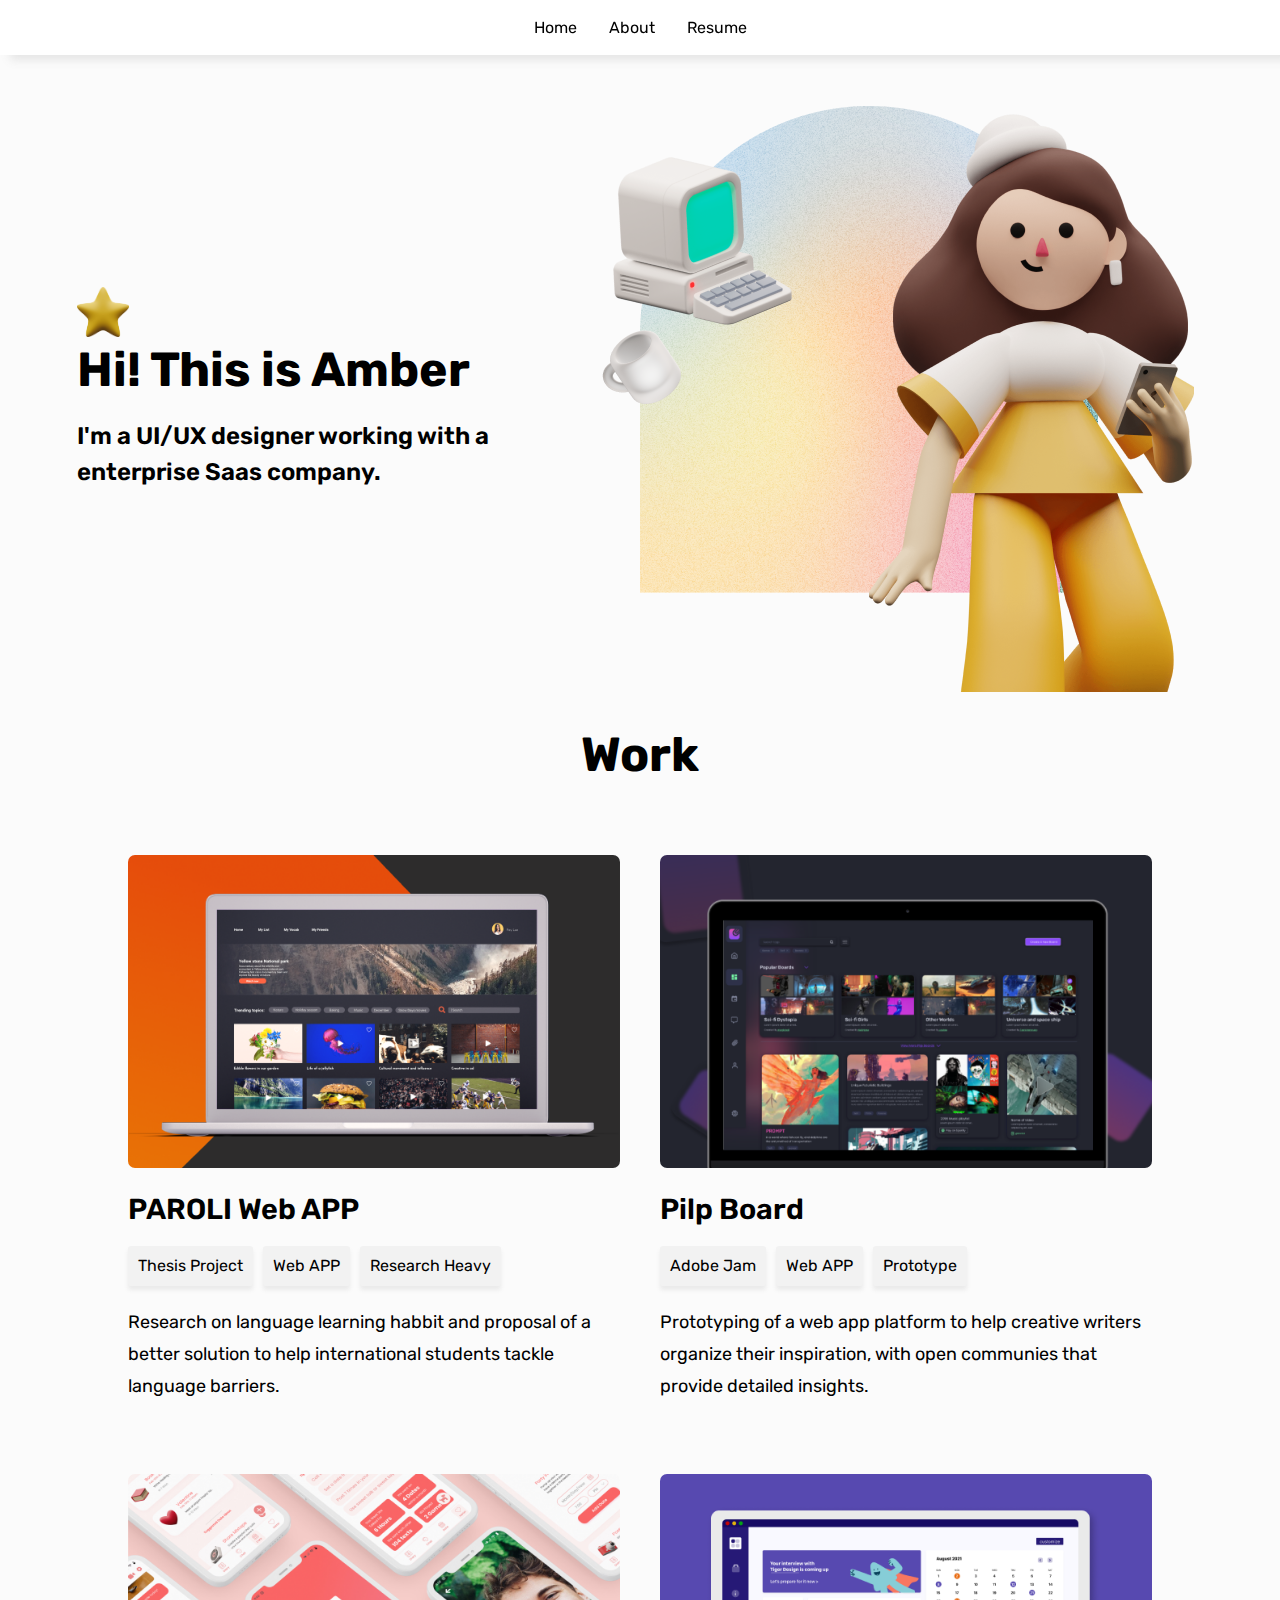
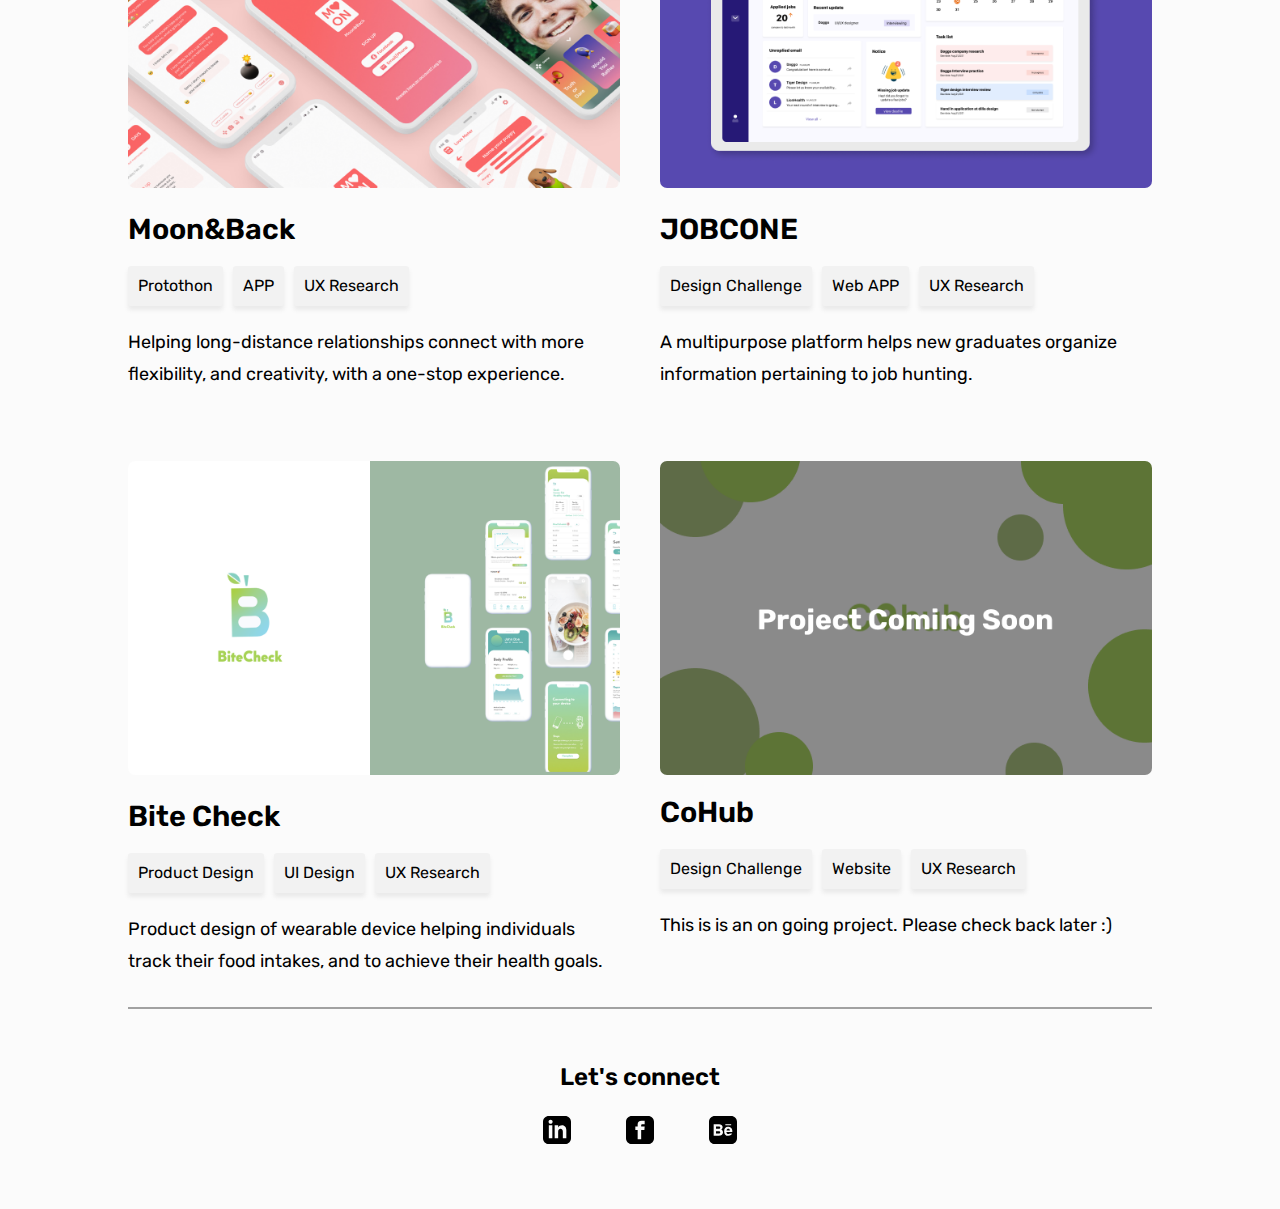
==== index.html @ 1256b576 "Update index.html" ====
<!DOCTYPE html>
<html>

<head>
    <title>Fei Huang</title>

    <link rel="icon" type="image/x-icon" href="/img/icontest.ico">

    <link rel="stylesheet" href="style.css">
    <link rel="preconnect" href="https://fonts.googleapis.com">
    <link rel="preconnect" href="https://fonts.gstatic.com" crossorigin>
    <link href="https://fonts.googleapis.com/css2?family=Rubik:ital,wght@0,400;0,700;1,600&display=swap"
        rel="stylesheet">
</head>

<body>
    <nav class="nav">
        <div class="navwrap">
            <a type="button" href="index.html" class="navitem">
                <p class="navstyle">Home</p>
            </a>
            <a type="button" href="About.html" class="navitem">
                <p class="navstyle">About</p>
            </a>
            <a type="button" href="home.html" class="navitem">
                <p class="navstyle">Resume</p>
            </a>

        </div>
    </nav>



    </div>
    <div class="MainbannerNew">
        <div class="BannertextM">
            <div class="ministar"><img class="starstyle" src="star.png"> </div>
            <h1>Hi! This is Amber</h1>
            <h2>I'm a UI/UX designer working with a <br> enterprise Saas company.</h2>
        </div>
        <div class="Homebannerimage"><img class="Bannerpicture" src="bannerpic.png"></div>



    </div>
    <div class="wrapper">
        <div class="wrapperkid">
        <div class="Workcontainer">
            <div id="workT">
                <h1>Work</h1>
            </div>

            <div class="workblockcontain">

                <div class="workblock">
                    <a href="Paroli.html" class="workblocklink">
                        <img class="workimg" src="Paroli.png">
                        <h3>PAROLI Web APP</h3>
                        <div class="tagwrapper">
                            <div class="tag" >Thesis Project</div>
                            <div class="tag">Web APP</div>
                            <div class="tag">Research Heavy</div>
                        </div>
                        <div class="worktext">
                            <p>Research on language learning habbit and proposal of a better solution to help international
                                students
                                tackle language barriers.
                            </p>
                        </div>
                    </a>

                </div>




                <div class="workblock">
                    <a href="Plip.html" class="workblocklink">
                        <img class="workimg" src="Plip.png">
                        <h3>Pilp Board</h3>
                        <div class="tagwrapper">
                            <div class="tag">Adobe Jam</div>
                            <div class="tag">Web APP</div>
                            <div class="tag">Prototype</div>
                        </div>
                        <div class="worktext">
                            <p>Prototyping of a web app platform to help creative writers organize their inspiration, with
                                open communies that provide detailed insights.
                            </p>
                        </div>
                    </a>
                </div>









            </div>


            <div class="workblockcontain">

                <div class="workblock">
                    <a href="Moon&back.html" class="workblocklink">
                        <img class="workimg" src="Valentine.png">
                        <h3>Moon&Back</h3>
                        <div class="tagwrapper">
                            <div class="tag">Protothon</div>
                            <div class="tag">APP</div>
                            <div class="tag">UX Research</div>
                        </div>
                        <div class="worktext">
                            <p>Helping long-distance relationships connect with more flexibility, and creativity, with a
                                one-stop experience.
                            </p>
                        </div>
                    </a>
                </div>





                <div class="workblock">
                    <a href="Jobcone.html" class="workblocklink">
                        <img class="workimg" src="Jobconecover.png">
                        <h3>JOBCONE</h3>
                        <div class="tagwrapper">
                            <div class="tag">Design Challenge</div>
                            <div class="tag">Web APP</div>
                            <div class="tag">UX Research</div>
                        </div>
                        <div class="worktext">
                            <p>A multipurpose platform helps new graduates organize information pertaining to job hunting. </p>
                        </div>
                    </a>
                </div>


            </div>

            <div class="workblockcontain">

                <div class="workblock">
                    <a href="BiteCheck.html" class="workblocklink">
                        <img class="workimg" src="Bitcheck.png">
                        <h3>Bite Check</h3>
                        <div class="tagwrapper">
                            <div class="tag">Product Design</div>
                            <div class="tag">UI Design</div>
                            <div class="tag">UX Research</div>
                        </div>
                        <div class="worktext">
                            <p>Product design of wearable device helping individuals track their food
                                intakes, and to achieve their health
                                goals. </p>
                        </div>
                        
                    </a>
            
            
                </div>

                <div class="workblock">
                  
                        <img class="workimg" src="Cohubcover.png">
                        <h3>CoHub</h3>
                        <div class="tagwrapper">
                            <div class="tag">Design Challenge</div>
                            <div class="tag">Website</div>
                            <div class="tag">UX Research</div>
                        </div>
                        <div class="worktext">
                            <p>This is is an on going project. Please check back later :)
                            </p>
                        </div>
               
                </div>





            


                
              


            </div>
            

        </div>

       
        </div>
        <div class="footer">
            <div class="sepline"></div>
            <div class="footercontent">
                <div class="footertitle">
                    <h2>Let's connect</h2>
                </div>
                <div class="Social">
                    <a href="https://www.linkedin.com/in/fei-huang-profile/"><img class="socialcon"
                            src="linkedin.svg"></a>
                    <a href="https://www.facebook.com/huang.fei.108"><img class="socialcon" src="facebook.svg"></a>
                    <a href="https://www.facebook.com/huang.fei.108"><img class="socialcon" src="behance.svg"></a>
                </div>
            </div>
        
    </div>
 
    

  
</body>

</html>
---- style.css ----
/*Genneral Content*/
html{scroll-behavior: smooth;}
body{
    margin:0;
    padding:0;
    background-color: #FBFBFB;
}
h1{
    font-family: 'Rubik', sans-serif;
    font-size: 3rem;
    padding: 0;
    margin:0;
}
h2{
    font-family: 'Rubik', sans-serif;
    line-height: 1.5em;
    font-weight: 600;
}

h3{
    font-family: 'Rubik', sans-serif;
    font-weight: 600;
    font-size: 1.8rem;
    margin-top: 20px;
    margin-bottom: 20px;
}
h4{
    font-family: 'Rubik', sans-serif;
    font-weight: 600;
    font-size: 1.8rem;
    margin-top: 5px;
    margin-bottom: 5px;
}
h5{
    font-family: 'Rubik', sans-serif;
    font-weight: 600;
    font-size: 1.3rem;
    margin-top: 5px;
    margin-bottom: 5px;
}
h6{
    font-family:  'Rubik', sans-serif;
    font-size: 24px;
    margin: 0;
}

p{
    margin:0;
    font-size: 18px;
    line-height: 2rem;
    font-family: 'Rubik', sans-serif;
}
li{
    margin:0;
    font-size: 18px;
    line-height: 2rem;
    font-family: 'Rubik', sans-serif;
}
a{
    text-decoration: none;
    color: black;
}


/*Home*/
/*banner sectiion*/

#Mainbanner{
    height: 850px;
    width:auto;
    background-image: url("img/Bannertest1.jpg");
    background-repeat: no-repeat;
    background-size:cover;
    background-position: center;
    display: flex;
    justify-content: center;
}

.MainbannerNew{
    width: auto;
    height: max-content;
    padding-top: 100px;
    display: flex;
    justify-content: space-between;
    Padding-left:6%;
    padding-right:6%;
}
.BannertextM{
    display: flex;
    flex-direction: column;
    justify-content: center;
}
.starstyle{
    width: auto;
    height: 50px;
}

#textbox{
    height: auto;
    width: auto;
    margin:20rem;
    text-align: center;
}

#arrowdown{
    display:flex;
    margin:0px;
    justify-content: center;
    flex-direction: column;
}
#seemore{
    width: auto;
    height: auto;
    display:flex;
    flex-direction: column;
}
#seemore p{
    margin-top: 5px;
}
/*Nav sectiion*/
.nav{
    display: flex;
    height: 55px;
    list-style-type: none;
    padding: 0;
    width: 100%;
    position:fixed;
    display: flex;
    background-color: white;
    justify-content: center;
    align-items: center;
    box-shadow: 10px 5px 9px #74727228;
 

    
}
.navwrap{
    display: flex;
    flex-direction: row;
    align-items: center;
    -webkit-box-pack: justify;
}
.navitem{

    padding-left: 1rem;
    padding-right:1rem;
text-align: inherit;
   
}
.navstyle{
    font-family: 'Rubik', sans-serif;
    position: relative;
    color:black;
    font-size: 1rem;
    cursor: pointer;
}


.navstyle:hover{
    transform: scale(1.2);
    transition: 0.2s;
    text-decoration: underline;

}
/*Work display sectiion*/
#workT{
    margin-top:30px;
    margin-bottom: 30px;
    text-align: center;

}
.wrapper{
    background-color: #FBFBFB;
    padding-left:10%;
    padding-right: 10%;
    
}
.wrapperkid{
    display: block;


}

.Gcontainer h1{
    text-align: center;
}
.Workcontainer{

    flex-direction: column;

}
.workblockcontain{
    display: flex;
    justify-content: space-between;
    margin-top: 7%;
}
.workblock{

background-color: #FBFBFB;
display: flex;
flex-direction: column;
width: 48%;
min-width:400px;      
}
.workimg{
    border-radius: 7px;
    width: 100%;

    height: auto;


}
.workblocklink{
text-decoration: none;
}
.worktext{
    margin-top:20px;
    
}

/*tag style*/
.tagwrapper{
    display: inline-flex;
    gap:10px;
    -ms-flex-flow: wrap;
    flex-flow: wrap;
}
.tag{
    float: left;
    width: auto;
    height: 20px;
    padding: 10px;
    background-color: #F2F2F2;
    border-width: 1px;
    border-radius: 3px;
    font-size: 1rem;
    text-align: center;
    flex-direction: row;
    font-family: 'Rubik', sans-serif;
    font-weight: 400;
    box-shadow: 0px 4px 4px #7472721f
    
}
/*footer*/
.footer{
display: flex;
 flex-direction: column;
 justify-content: center;
 margin-top:30px;
 margin-bottom: 30px;
 width: auto;

}
.sepline{
    width: auto;
    height: 2px;
    display: flex;
    background-color: #A1A1A1;
}
.footercontent{
    display: flex;
    flex-direction: column;
    margin-top: 30px;
    margin-bottom: 30px;
}
.footertitle{
    display: flex;
    justify-content: center;
}
.Social{
    display: inline-flex;
    justify-content: center;
    gap:55px


}
.socialcon{
    width: 28px;
    height: 30px;
    flex-direction: row;

    

}




/*About page*/
.Acontainer{
    background-color: #FBFBFB;
    height: auto;
    width: auto;
    padding-left:10%;
    padding-right: 10%;
    
}
.aboutpic{
    width:100%;
    height: auto;
    background-image: url("img/me.png");
    background-repeat: no-repeat;
    background-position: 0,50px;
}


.aboutGtain{
    display: flex;
    padding-top: 120px;

}
.Abouttext{
    max-width: 50%;
    margin-left: 4vw;
}



/*Paroli*/
/*panel Nav!!!*/
#rearchParoli{
    scroll-behavior: smooth;
    overflow-y: scroll;
}

.panelnav{
    width: 130px;
    background-color: #FBFBFB;
    margin-left: 30px;
    position: fixed;
    top:400px;
    list-style-type: none;
    padding-top:30px;
    padding-left:50px;
    padding-right: 50px;
    padding-bottom:30px;
    font-family:'Rubik', sans-serif ;
    font-weight: 400;
    border-radius: 8px;
    box-shadow: 0px 4px 20px 5px #7472721f;

}
ul{
    list-style-type: none;
    padding:0px;
}
.Panellist{
    align-content: center;
}

.scollstyle:hover{
    text-decoration: underline;
    transform: scale(1.2);
    transition: 0.2s;
}




/*panel Nav Ends*/


#bannerimg{
    margin-top: 20px;


}
.Pohighligher{
    background-color:#fdc19b;

}
.Workheader{
    display: flex;
    flex-direction: column;
}
.workbanner{
    width: auto;
    height: 500px;
    background-color: #A1A1A1;
  
}
#bannerimg{
    width: 100%;
    height: auto;

}
.seconecontainer{
 margin-left: 20%;
 margin-right: 20%;
 margin-top: 85px;



}
.headerinfo{
    display: inline-flex;
    flex-direction: row;
    justify-content: space-between;
    margin-top: 40px;

}
.projectinfo{
    display: flex;
    font-family: 'Rubik', sans-serif;
    flex-direction: column;
    line-height: 2;
}
#phaseimg{
    width: 100%;
    height: auto;
    min-height: 20%;
    margin-top: 40px;
 

}
#affinitymap{
    margin-top: 40px;
    width: 100%;
    height: 100%;
}
#problemstatement{
    background-color: #F2F2F2;
    width: auto;
    height: auto;
    display: flex;
    flex-direction: column;
    margin-top: 80px;
    justify-content: left;
    justify-content: center;
    padding-left: 20%;
    padding-right: 20%;
    padding-top:40px;
    padding-bottom:40px;
    flex-wrap: wrap;
    margin-top: 140px;
}

.strongP{
    color:#df7d06 ;
    font-weight: 400;
}
.researchsec{
    display: flex;
    font-family: 'Rubik', sans-serif;
    flex-direction: column;
    line-height: 2;
    margin-top: 140px;
 
}
#competiveresult{
margin-top:40px;
}

.findinggrd{
    display: flex;
}
.painpointwrap{
    display: flex;
    justify-content: space-between;
    gap:50px
}
.findings{
    max-width: 500px;
    display: inline-flex;
    flex-direction: column;

}
.painpoint{
    margin-top: 30px;
}
.approch{
    margin-top:20px
}
.gridtitle{
    color: rgb(255, 153, 0);
    font-weight: 600;
}

.implicationwrap{

    align-items: center;


}
.improveimage{
    width: 100%;
    height: auto;
    margin-top: 30px;
}
.implit{
margin-top: 40px;
}
.surveysec{
    display: flex;
    flex-direction: row;
    justify-content: space-between;


}
.surveyreult{
    display: flex;
    flex-direction: column;
    text-align: center;
    margin:1.5vh;


}
.surveyreult p{
    max-width: 400px;
}
.interviewquote{
    display: flex;
    flex-direction: column;
    background-color: #FEB38733;
    width: auto;
    height: auto;
    justify-content: center;
    margin-top: 3vh;
    padding-left:25%;
    padding-right:25%;
    padding-top:5%;
    padding-bottom:5%;

    line-height: 2rem;
    border-radius: 5px;

}
.quotename{
    text-align: right;
}

.interviewkey{
margin-top: 40px;
  
    
}

.persona{
    margin-top: 140px;
}
.personawrap{
    display: flex;
    flex-direction: column;

}
#Personaimg{
    margin-top: 3%;
    width: 100%;
    height: auto;
}
.researchlist{
    margin-top:40px
}
.testresult{
    display: flex;
    text-align: center;
    justify-content: space-between;
    margin-top: 40px;
}
.testnumber{
    margin: 1.5vh;
}
.FinalUi{
    margin-top:140px;
}
#fianlplaceholder{
    width: auto;
    height: 350px;
    min-height: 200px;
    
}
.displayright{
    margin-top:20%;
    display: flex;


}
.Textleft{
    padding-top:8%;
    padding-right:5%;
    padding-bottom: 8%;


}
.displayleft{
    margin-top:5%;
    display: flex;
}

.Textright{
    padding-top:8%;
    padding-left:5%;
    padding-bottom: 8%;

}
.Takeaway{
    width: auto;
    height: auto;
    background-color: #f2f2f2;
    display: flex;
    padding-left:20%;
    padding-top:5%;
    padding-right:20%;
    padding-bottom: 5%;
    margin-top: 140px;

}
.growth{
    max-width: 500px;
    margin-right:40px;
}
.insight{
    max-width: 500px;
}
.buttonwrapper{
    width: auto;
    height: fit-content;
    display: flex;
    justify-content: center;
    padding-top: 20px;
   
}
.viewmore{
    font-family: 'Rubik', sans-serif;
    font-size: 17px;
    padding:15px;
    border-image: linear-gradient(60deg,#CEE3F2,#FCE9C2, #F9C8D2) 1;
    border-width: 3px;
    background-color: #fbfbfb;
    border-radius: 5px;

}

.btn-grad {background-image: linear-gradient(to right, #CEE3F2 4%, #FCE9C2  51%, #F9C8D2  100%)}
.btn-grad {
   margin: 10px;
   padding: 15px 45px;
   text-align: center;
   text-transform: uppercase;
   transition: 0.5s;
   background-size: 200% auto;
   color: black;  
   border-style: none;
   box-shadow: 0px 4px 4px #7472721f;
          
 
   border-radius: 10px;
   display: block;
   
 }

 .btn-grad:hover {
   background-position: right center; /* change the direction of the change here */
   color: black;
   text-decoration: none;
   cursor: pointer;
 }



/*Plip Board*/
.researchiconwrapper{
    display: flex;
    justify-content: center;
    margin-top: 20px;
}
.researchicon{
    width: auto;
    text-align: center;
    display: flex;
    flex-direction: column;
    align-items: center;
}
.researchtextp{
    margin-top: 40px;
}
.bignumberwrap{
    display: flex;
   align-items: center;
}
.bignumberwrap h1{
    color:#e651af ;
}
#bignumbertext{
    margin-left: 40px;
    width: 400px;
    height: auto;
  
}
.biggphasewrap{
    margin-top: 40px;
}
.phasewrapper{
    display: flex;
    justify-content: space-between;
    margin-top: 40px;

}
.numberP{
    background-color: #e651af;
    width: 55px;
    height: 55px;
    border-radius: 40px;
    display: flex;
    justify-content: center;
    align-items: center;
    color: #ffff;
}

.phases{
    display: flex;
    flex-direction: column;
    align-items: center;
    text-align: center;
}
.phases h2{
    margin-top:0;
    margin-bottom: 10px;
}
.numberT{
    margin-top: 10px;
}
.RconStyle{
    max-width: 50px;
    height: auto;
}
.hmwstatement h3{
    color: #e651af;
}
.ResearchpCT{
    max-width: 350px;
}
.Plipisignt{
    margin-top: 40px;
}
.gridtitlep{
    color: #e651af;
    font-weight: 600;
}
.displayrightp{
    margin-top:5%;
    display: flex;

}
.Plipstrong{
    color: #e651af;
    font-weight: 400;
}





/*moon&back*/
.MconStyle{
    max-width: 90px;
    height: auto;
}
.MconStyleR{
    max-width: 70px;
    height: auto;

}
.finalTtextwrapM{
    height: max-content;
    max-width: 700px;
}
.finalTtextwrapMm{
    height: max-content;
    max-width: 700px;
    margin-top: 200px;

}

#fianlplaceholderM{
    width: 80%;
}
#fianlplaceholderMS{
    width: 110%;
}
.interviewquotem{
    display: flex;
    flex-direction: column;
    background-color: #F6C9D2;
    width: auto;
    height: auto;
    justify-content: center;
    margin-top: 3vh;
    padding-left:25%;
    padding-right:25%;
    padding-top:5%;
    padding-bottom:5%;

    line-height: 2rem;
    border-radius: 5px;

}
#problemstatementm{
    background-color: #F6C9D2;
    width: auto;
    height: auto;
    display: flex;
    flex-direction: column;
    margin-top: 80px;
    justify-content: left;
    justify-content: center;
    padding-left: 20%;
    padding-right: 20%;
    padding-top:40px;
    padding-bottom:40px;
    flex-wrap: wrap;
    margin-top: 140px;
}
.Moonstrong{
    color: #EC716C;
    font-weight: 400;
}
.MoonstrongT{
    color: #EC716C;
}


/*bitecheck*/
.bitepicwrapper{
    display: flex;
}
.bitesectext{
    max-width: 55%;
    padding-right: 40px;
    padding-top: 5%;
    
}
.bitesectext h3{
    margin: 0;
}
.bitesectionimage{
    width: 440px;
    height: 500px;
    background-image: url("img/sidepic.png");
    background-repeat: no-repeat;
    background-size: cover;
}
.biteside{
    width: 100%;
    height: auto;
}
.TextleftB{
    padding-top:8%;
    padding-right:5%;
    padding-bottom: 8%;
    height: max-content;
    width: 450px;
}
.TextrightB{
    padding-top:8%;
    padding-left:5%;
    padding-bottom: 8%;
        height: max-content;
        width: 450px;

}
#fianlplaceholderb{
    width: 100%;
    height: auto;
}
/*JOBCONE*/
.strongjob{
    color:#6006df ;
    font-weight: 400;

}
.interviewquestionswrap{
    display: flex;
    justify-content: space-between;
}
.interviewquestions{
    background-color: #eeecf7;
    width: 43%;
    border-radius: 7px;
    margin-top: 40px;
    padding: 25px;
    box-shadow:  4px 4px 8px 0px rgba(194, 194, 195, 0.603);
}
.interviewquestions li{
 font-size: 15px;
}
.Triwrapper{
    display: flex;
    justify-content: space-between;
    margin-top: 40px;
    
}
.Tripic{
height: max-content;
width: 43%;
display: flex;
flex-direction: column;
align-items: center;


}
.tirman{
    
    width: 40%;
    height: auto;
}
#problemstatementJ{
    background-color: rgb(221, 221, 221);
    width: auto;
    height: auto;
    display: flex;
    flex-direction: column;
    margin-top: 40px;
    justify-content: left;
    justify-content: center;
    padding-left: 15%;
    padding-right: 15%;
    padding-top:40px;
    padding-bottom:40px;
    flex-wrap: wrap;
}
.TestJ{
    margin-top: 30px;
}
#fianlplaceholderJOB{
    width: 100%;
    height: auto;
    min-height: 200px;
    box-shadow: 24px 12px 2px 1px rgba(0, 0, 255, .2);
    
}
























@media only screen and (max-width: 1300px) {

.panelnav{
    display: none;
}
}




/*home page responsive*/

@media only screen and (max-width: 1000px) {

    /*home banner test*/
    .MainbannerNew{
        width: auto;
        height: max-content;
        display: block;
       align-content: center;
        Padding-left:6%;
        padding-right:6%;
        padding-top: 100px;
    }
    .BannertextM{
        display: block;
        align-content: center;

    }
    .starstyle{
 

        height: 40px;
        
    }
    .Bannerpicture{
        width: 50%;
        height: auto;
    }







    .workblockcontain{
        display: block;

       
    }
    .workblock{
        margin-top: 100px;
        background-color: #FBFBFB;
        display: flex;
        flex-direction: column;
        width: 100%;
        min-width:400px;      
        }
      


        /*paroli*/

        .seconecontainer{
            margin-left: 10%;
            margin-right: 10%;
  
           
           }
        .surveysec{
            display: block;
        }
        .surveyreult{
          
            align-items: center;
            margin:1.5vh;
        
        
        }
       
           .headerinfo{
            display: block;
        }
        #problemstatement{
            height: auto;
            display: block;
            flex-direction: column;
            margin-top: 80px;
            justify-content: left;
            justify-content: center;
            padding-left: 20%;
            padding-right: 20%;
            flex-wrap: wrap;
        
        
        }
        .painpointwrap{
            display: block;
        }
        .findings{
        margin-top: 40px;
        
        }
        .interviewinsight{
            display: block;

        }
        #userneed{
            margin-left: 0px;
        }
        .testresult{
            display: block;
        }
        .displayright{
            display: block;
            margin-top: 130px;
         
        }
        .Textright{
            padding-top:0%;
            padding-left:0%;
            padding-bottom: 0%;
            margin-top: 40px;
        
        }
        .Textleft{
            padding-top:0%;
            padding-right:0%;
            padding-bottom: 0%;
            margin-top: 40px;
        
        
        }
        .ImageF{
            margin-top: 40px;
        }
        .Takeaway{
            display: block;
        }
        .insight{
            margin-top: 40px;
        }
        .implicationwrap{
            display: block;
        
        }
     
  

        /*Plipboard*/
        .researchiconwrapper{
            display: block;


        }
        .phasewrapper{
            display: block;

            margin-top: 40px;
        
        }
        .researchicon{
            max-width: auto;
         
           }
        .phases{
            margin-top: 40px;
        }
        .displayrightp{
            margin-top:5%;
            display: block;
        
        }
        /*.Bitecheck*/
        .bitepicwrapper{
            display: block;
        }
        .bitesectext{
            max-width: 100%;
            padding-right: 0;
            
        }
        .biteside{
            width: 60%;
        }
        .bitesectionimage{
            width: auto;
            height: 400px;
            background-position: 0px;
            margin-top: 30px;
        }

}
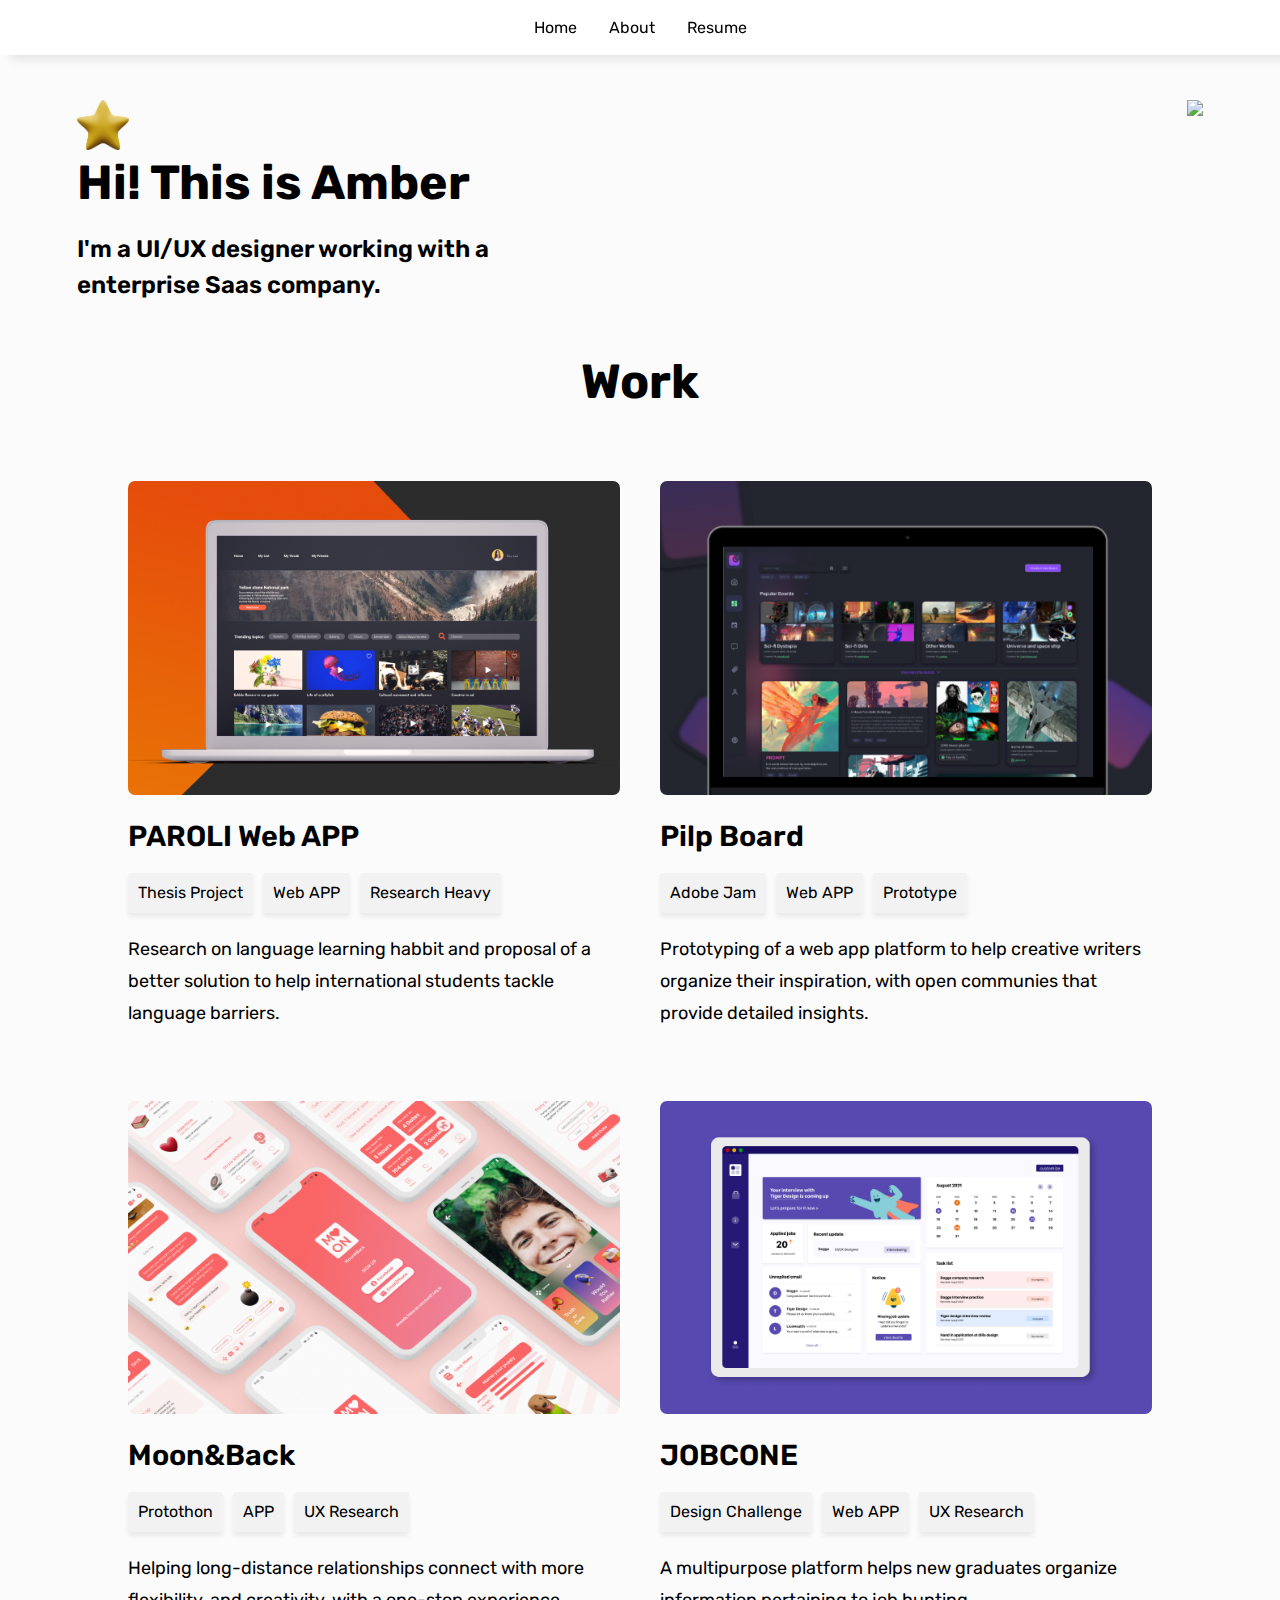
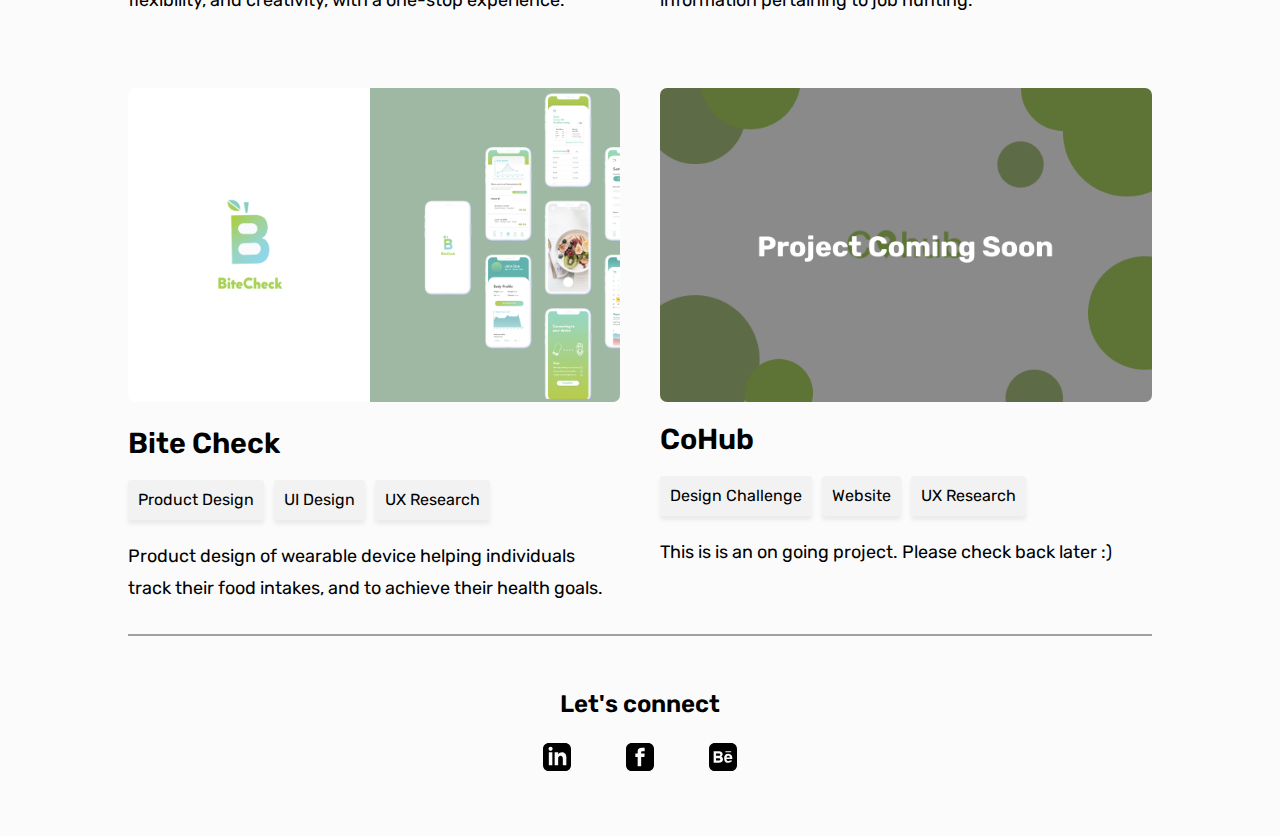
==== commit bda42614: "Update index.html" ====
--- a/index.html
+++ b/index.html
@@ -9,20 +9,20 @@
     <link rel="stylesheet" href="style.css">
     <link rel="preconnect" href="https://fonts.googleapis.com">
     <link rel="preconnect" href="https://fonts.gstatic.com" crossorigin>
-    <link href="https://fonts.googleapis.com/css2?family=Rubik:ital,wght@0,400;0,700;1,600&display=swap"
-        rel="stylesheet">
+    <link a href="https://fonts.googleapis.com/css2?family=Rubik:ital,wght@0,400;0,700;1,600&display=swap"
+        rel="stylesheet"></a>
 </head>
 
 <body>
     <nav class="nav">
         <div class="navwrap">
-            <a type="button" href="index.html" class="navitem">
+            <a type="button" href="Index.html" class="navitem">
                 <p class="navstyle">Home</p>
             </a>
             <a type="button" href="About.html" class="navitem">
                 <p class="navstyle">About</p>
             </a>
-            <a type="button" href="home.html" class="navitem">
+            <a type="button" href="https://drive.google.com/file/d/19NSHIZpH81OINTR4pSYcd_NxL1m6B2zs/view?usp=sharing"target="_blank" class="navitem">
                 <p class="navstyle">Resume</p>
             </a>
 
@@ -38,7 +38,7 @@
             <h1>Hi! This is Amber</h1>
             <h2>I'm a UI/UX designer working with a <br> enterprise Saas company.</h2>
         </div>
-        <div class="Homebannerimage"><img class="Bannerpicture" src="bannerpic.png"></div>
+        <div class="Homebannerimage"><img class="Bannerpicture" src="Bannerpic.png"></div>
 
 
 
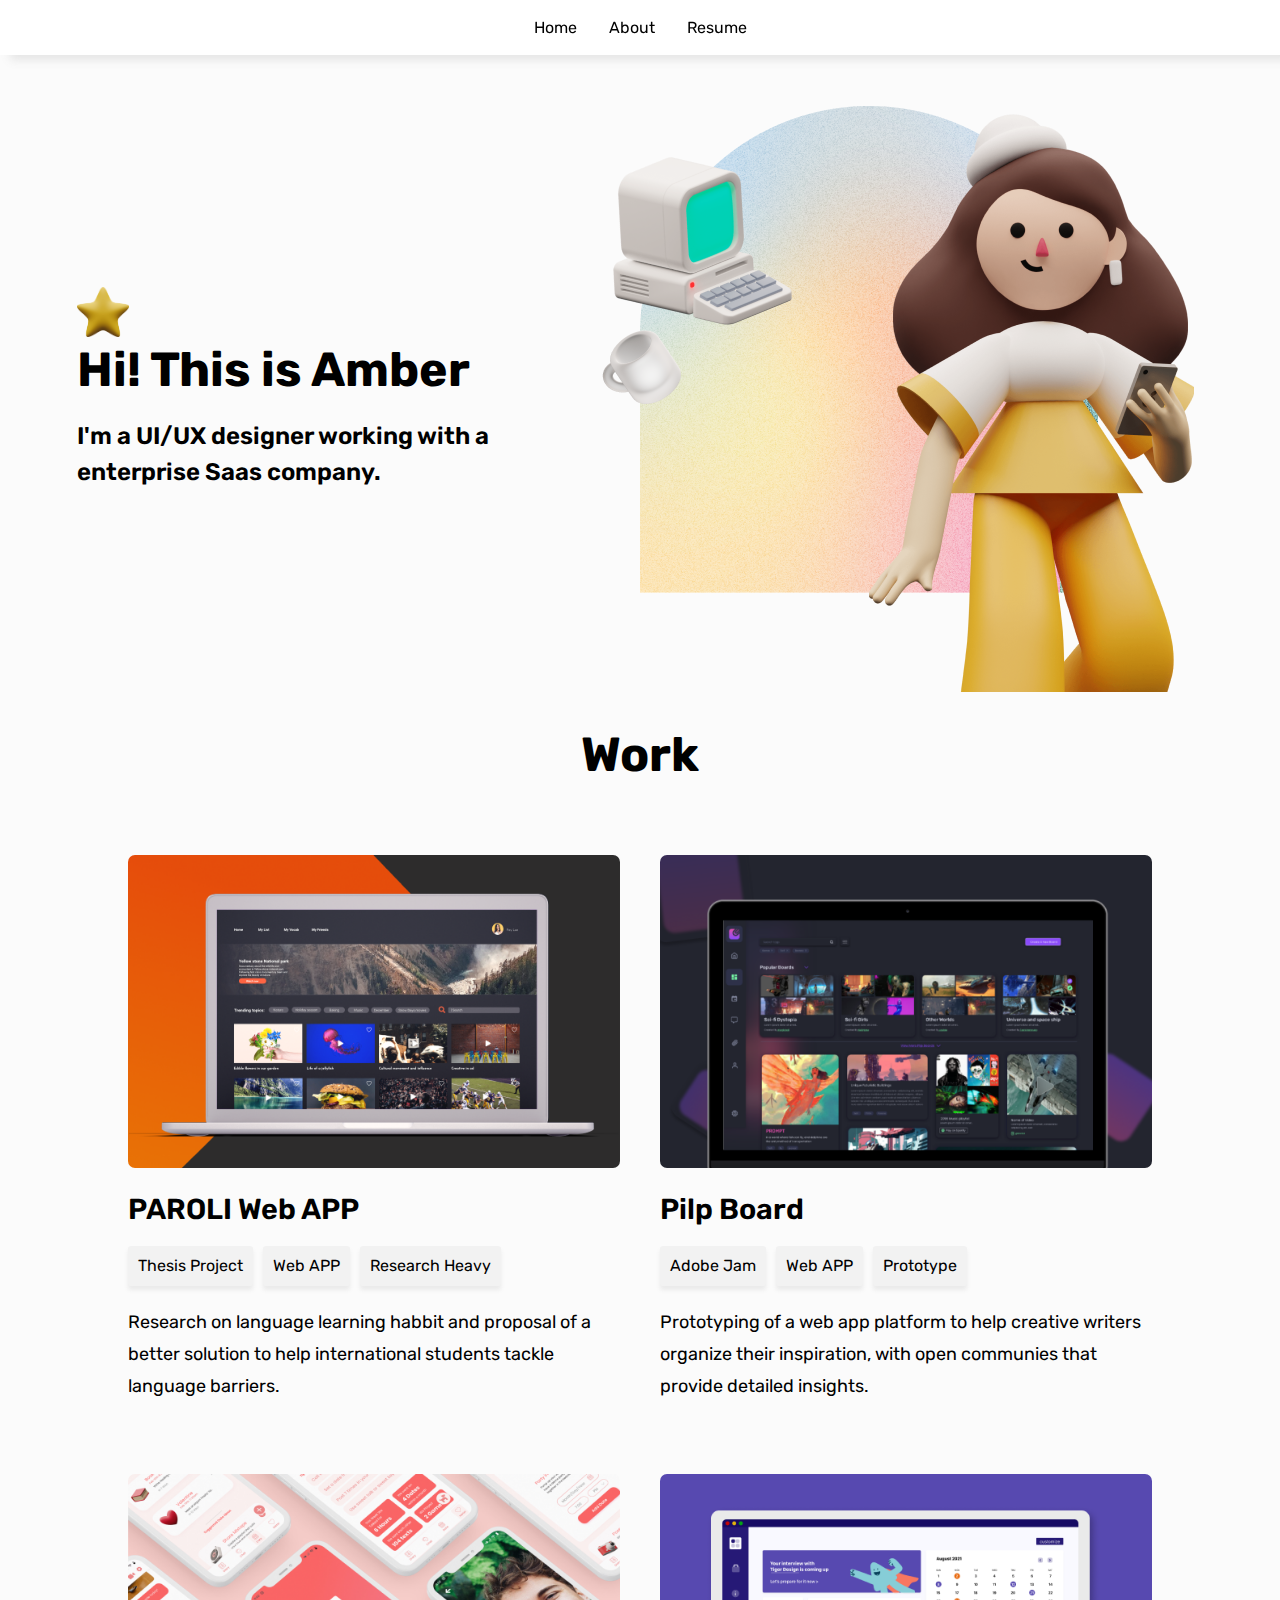
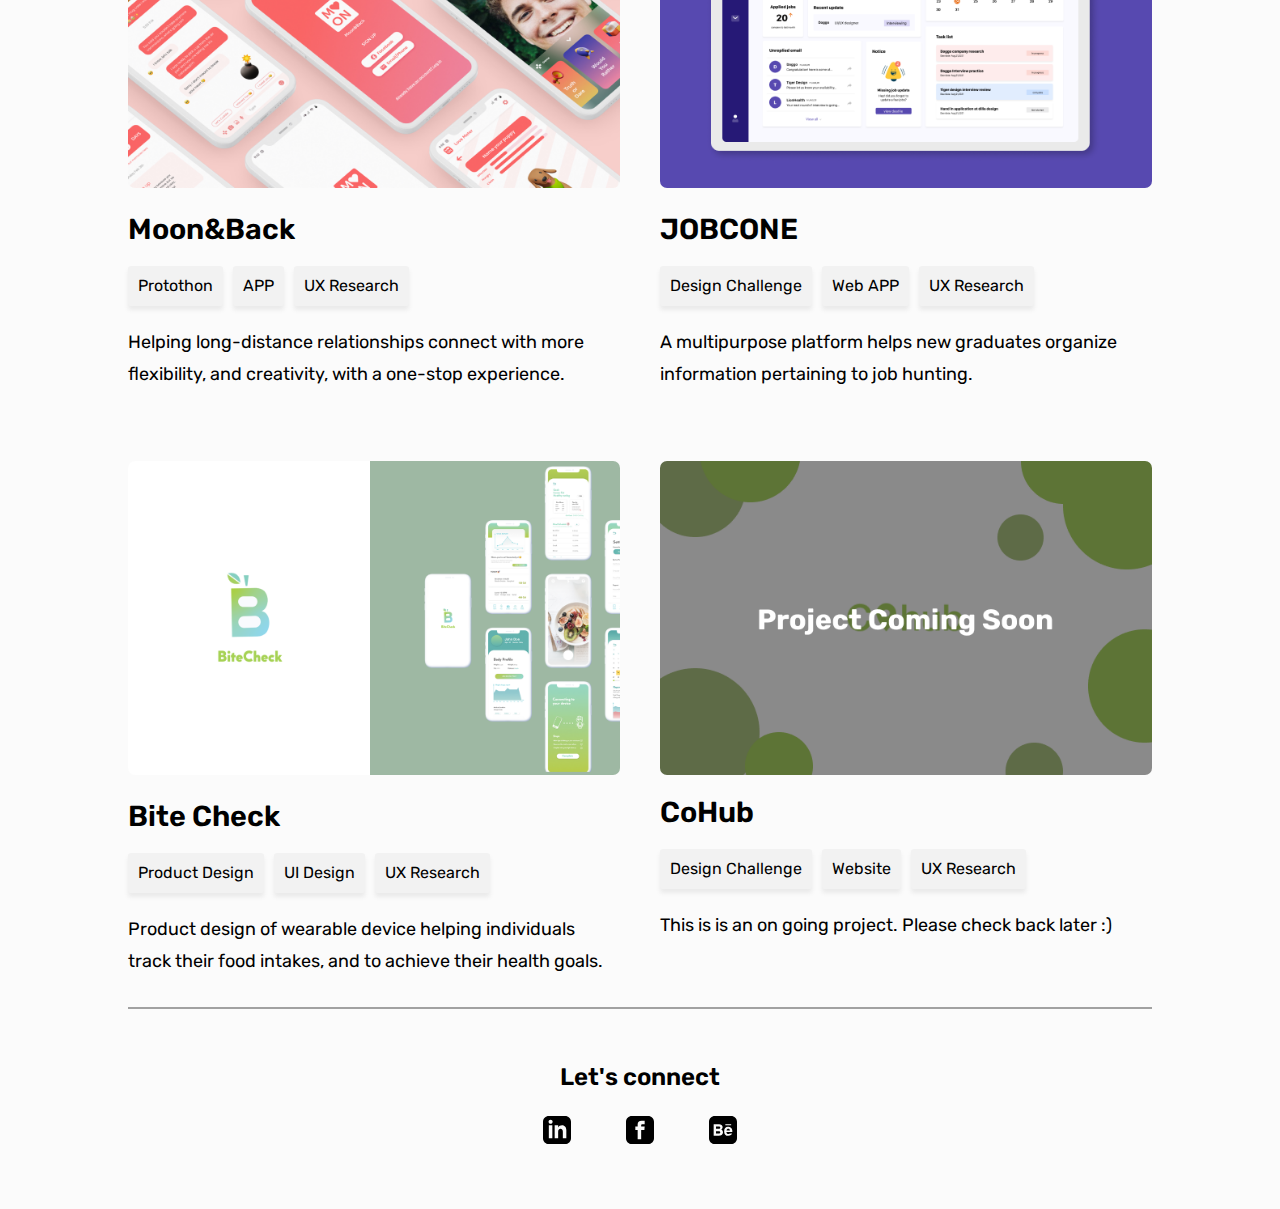
==== commit b8d1f5f5: "Update index.html" ====
--- a/index.html
+++ b/index.html
@@ -38,7 +38,7 @@
             <h1>Hi! This is Amber</h1>
             <h2>I'm a UI/UX designer working with a <br> enterprise Saas company.</h2>
         </div>
-        <div class="Homebannerimage"><img class="Bannerpicture" src="Bannerpic.png"></div>
+        <div class="Homebannerimage"><img class="Bannerpicture" src="bannerpic.png"></div>
 
 
 
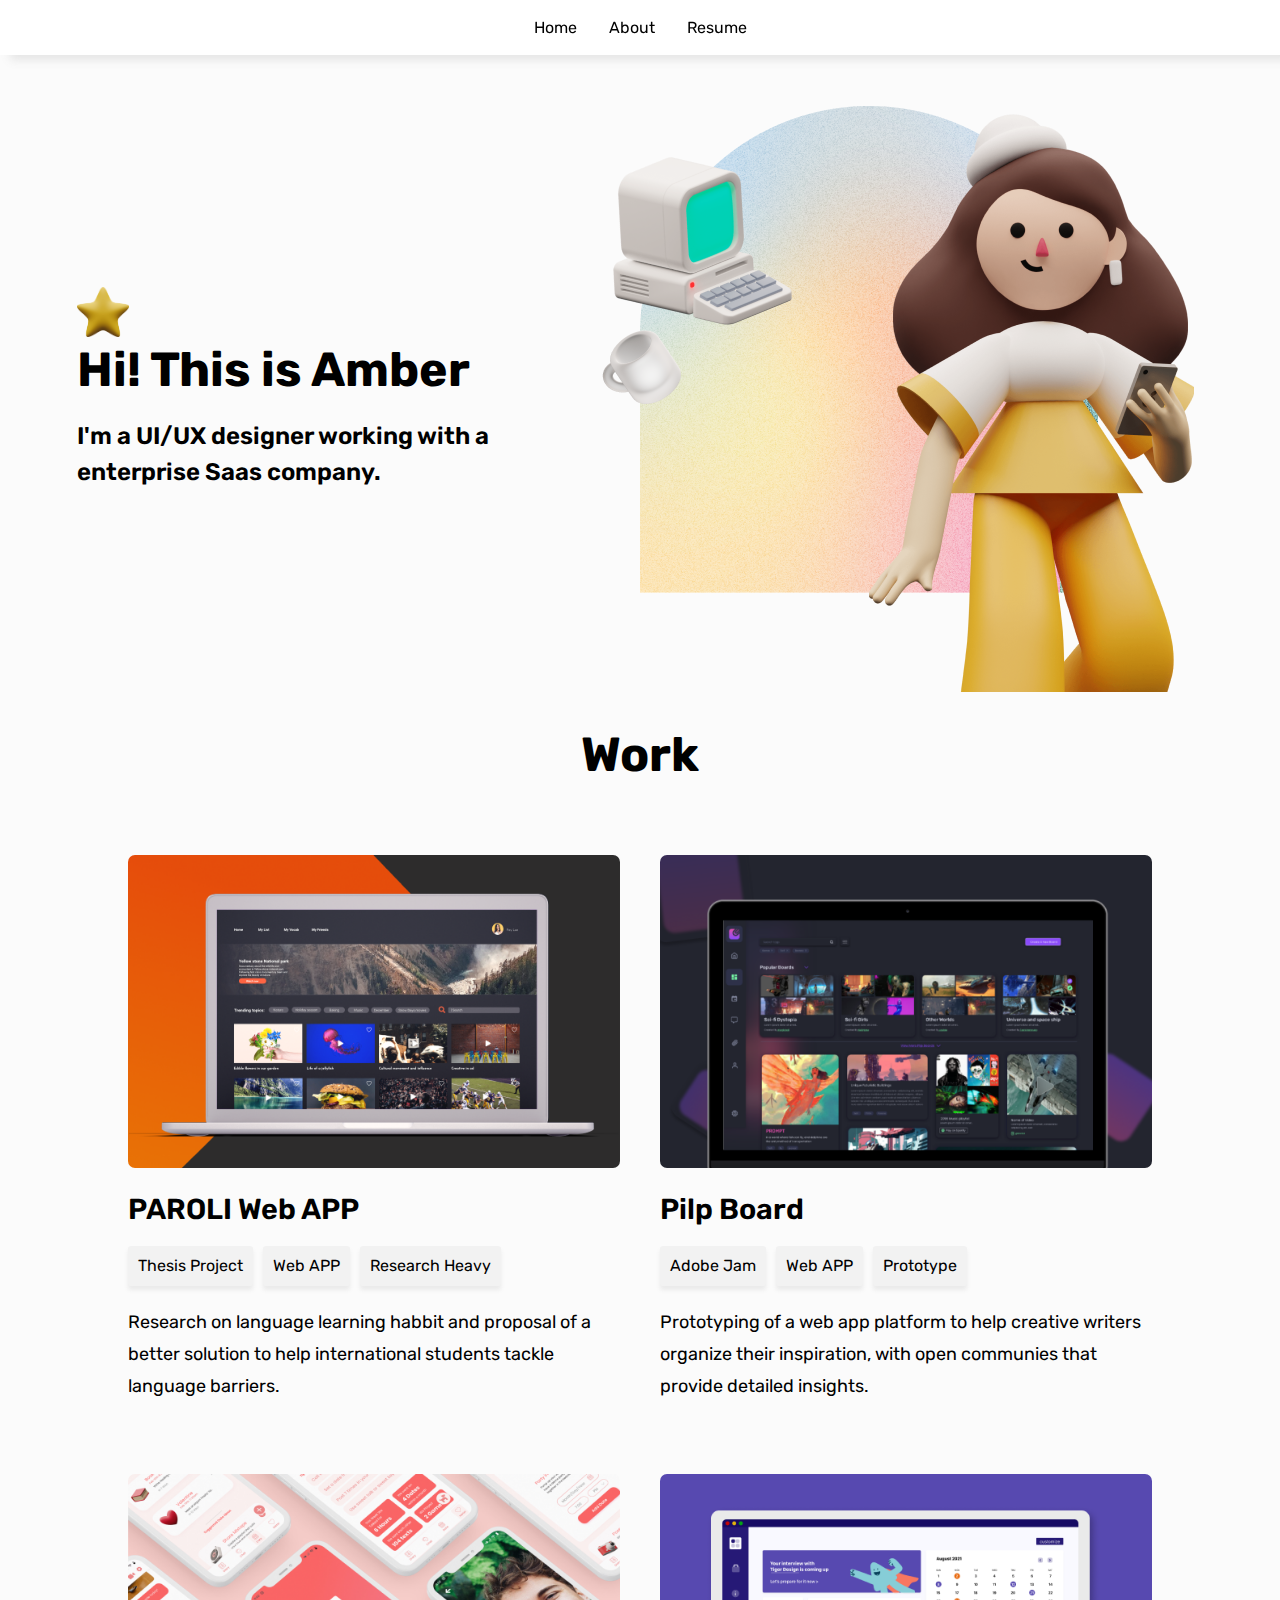
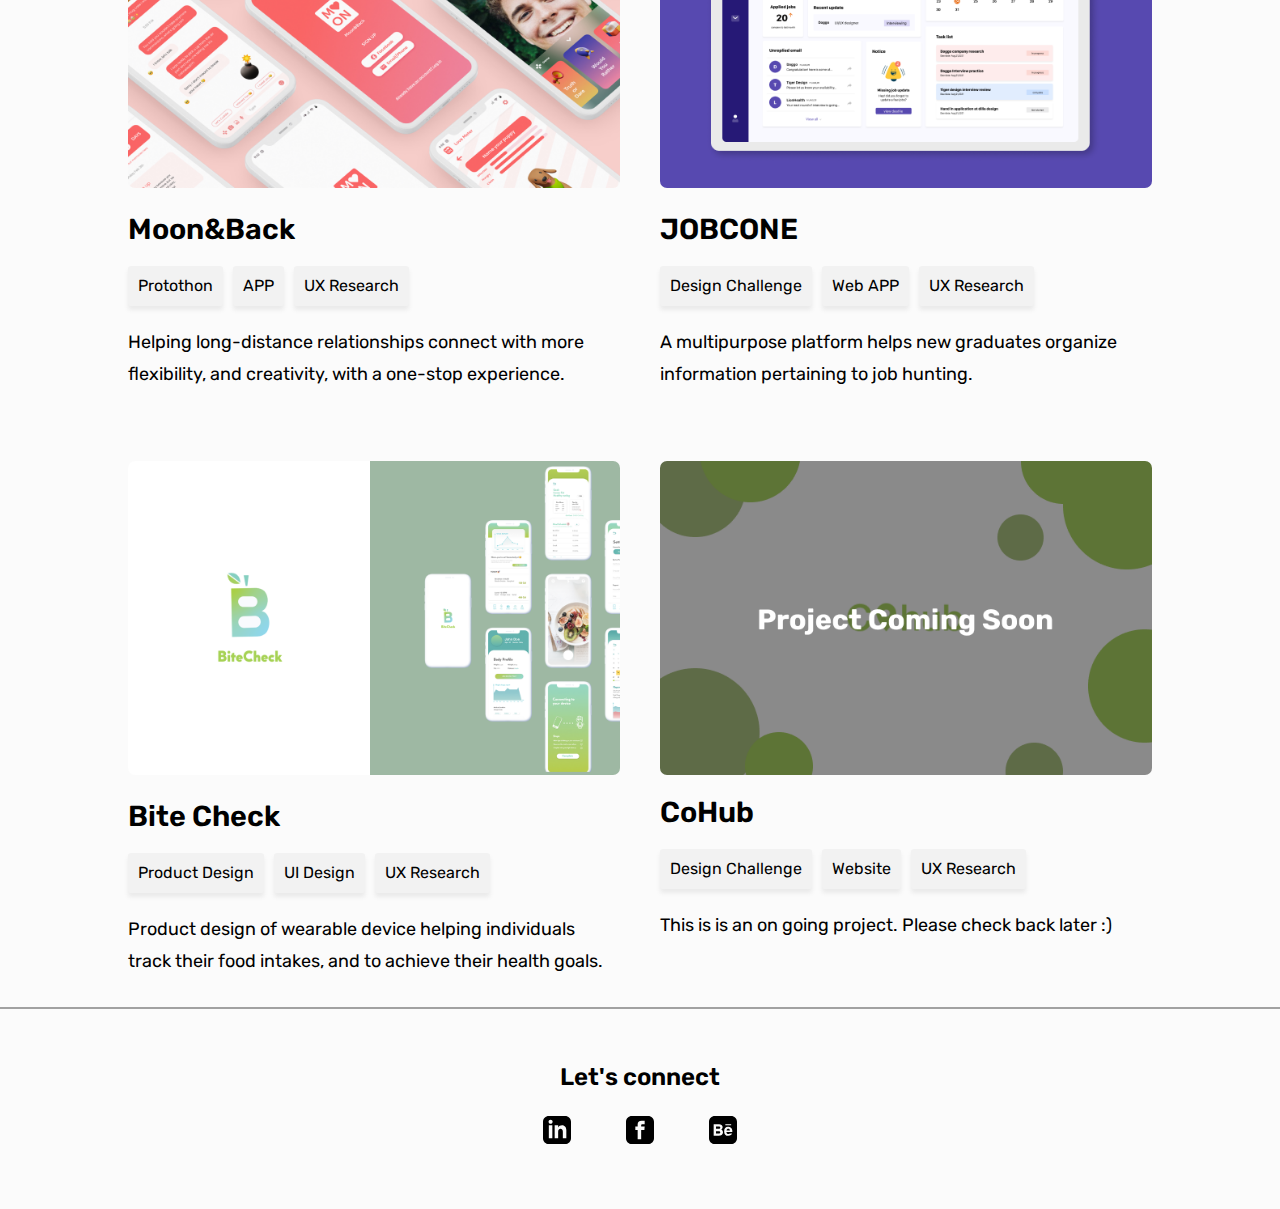
==== commit a0243974: "Update index.html" ====
--- a/index.html
+++ b/index.html
@@ -4,7 +4,7 @@
 <head>
     <title>Fei Huang</title>
 
-    <link rel="icon" type="image/x-icon" href="/img/icontest.ico">
+    <link rel="icon" type="image/x-icon" href="icontest.ico">
 
     <link rel="stylesheet" href="style.css">
     <link rel="preconnect" href="https://fonts.googleapis.com">
@@ -16,7 +16,7 @@
 <body>
     <nav class="nav">
         <div class="navwrap">
-            <a type="button" href="Index.html" class="navitem">
+            <a type="button" href="index.html" class="navitem">
                 <p class="navstyle">Home</p>
             </a>
             <a type="button" href="About.html" class="navitem">
@@ -25,7 +25,6 @@
             <a type="button" href="https://drive.google.com/file/d/19NSHIZpH81OINTR4pSYcd_NxL1m6B2zs/view?usp=sharing"target="_blank" class="navitem">
                 <p class="navstyle">Resume</p>
             </a>
-
         </div>
     </nav>
 
@@ -199,21 +198,22 @@
 
        
         </div>
+</div>
         <div class="footer">
-            <div class="sepline"></div>
-            <div class="footercontent">
-                <div class="footertitle">
-                    <h2>Let's connect</h2>
-                </div>
-                <div class="Social">
-                    <a href="https://www.linkedin.com/in/fei-huang-profile/"><img class="socialcon"
-                            src="linkedin.svg"></a>
-                    <a href="https://www.facebook.com/huang.fei.108"><img class="socialcon" src="facebook.svg"></a>
-                    <a href="https://www.facebook.com/huang.fei.108"><img class="socialcon" src="behance.svg"></a>
-                </div>
-            </div>
-        
-    </div>
+                <div class="sepline"></div>
+                <div class="footercontent">
+                    <div class="footertitle">
+                        <h2>Let's connect</h2>
+                    </div>
+                    <div class="Social">
+                        <a href="https://www.linkedin.com/in/fei-huang-profile/" target="_blank"><img class="socialcon"
+                                src="linkedin.svg"></a>
+                        <a href="https://www.facebook.com/huang.fei.108"target="_blank"><img class="socialcon" src="facebook.svg"></a>
+                        <a href="https://www.facebook.com/huang.fei.108"target="_blank"><img class="socialcon" src="behance.svg"></a>
+                    </div>
+                </div>
+            
+        </div>
  
     
 
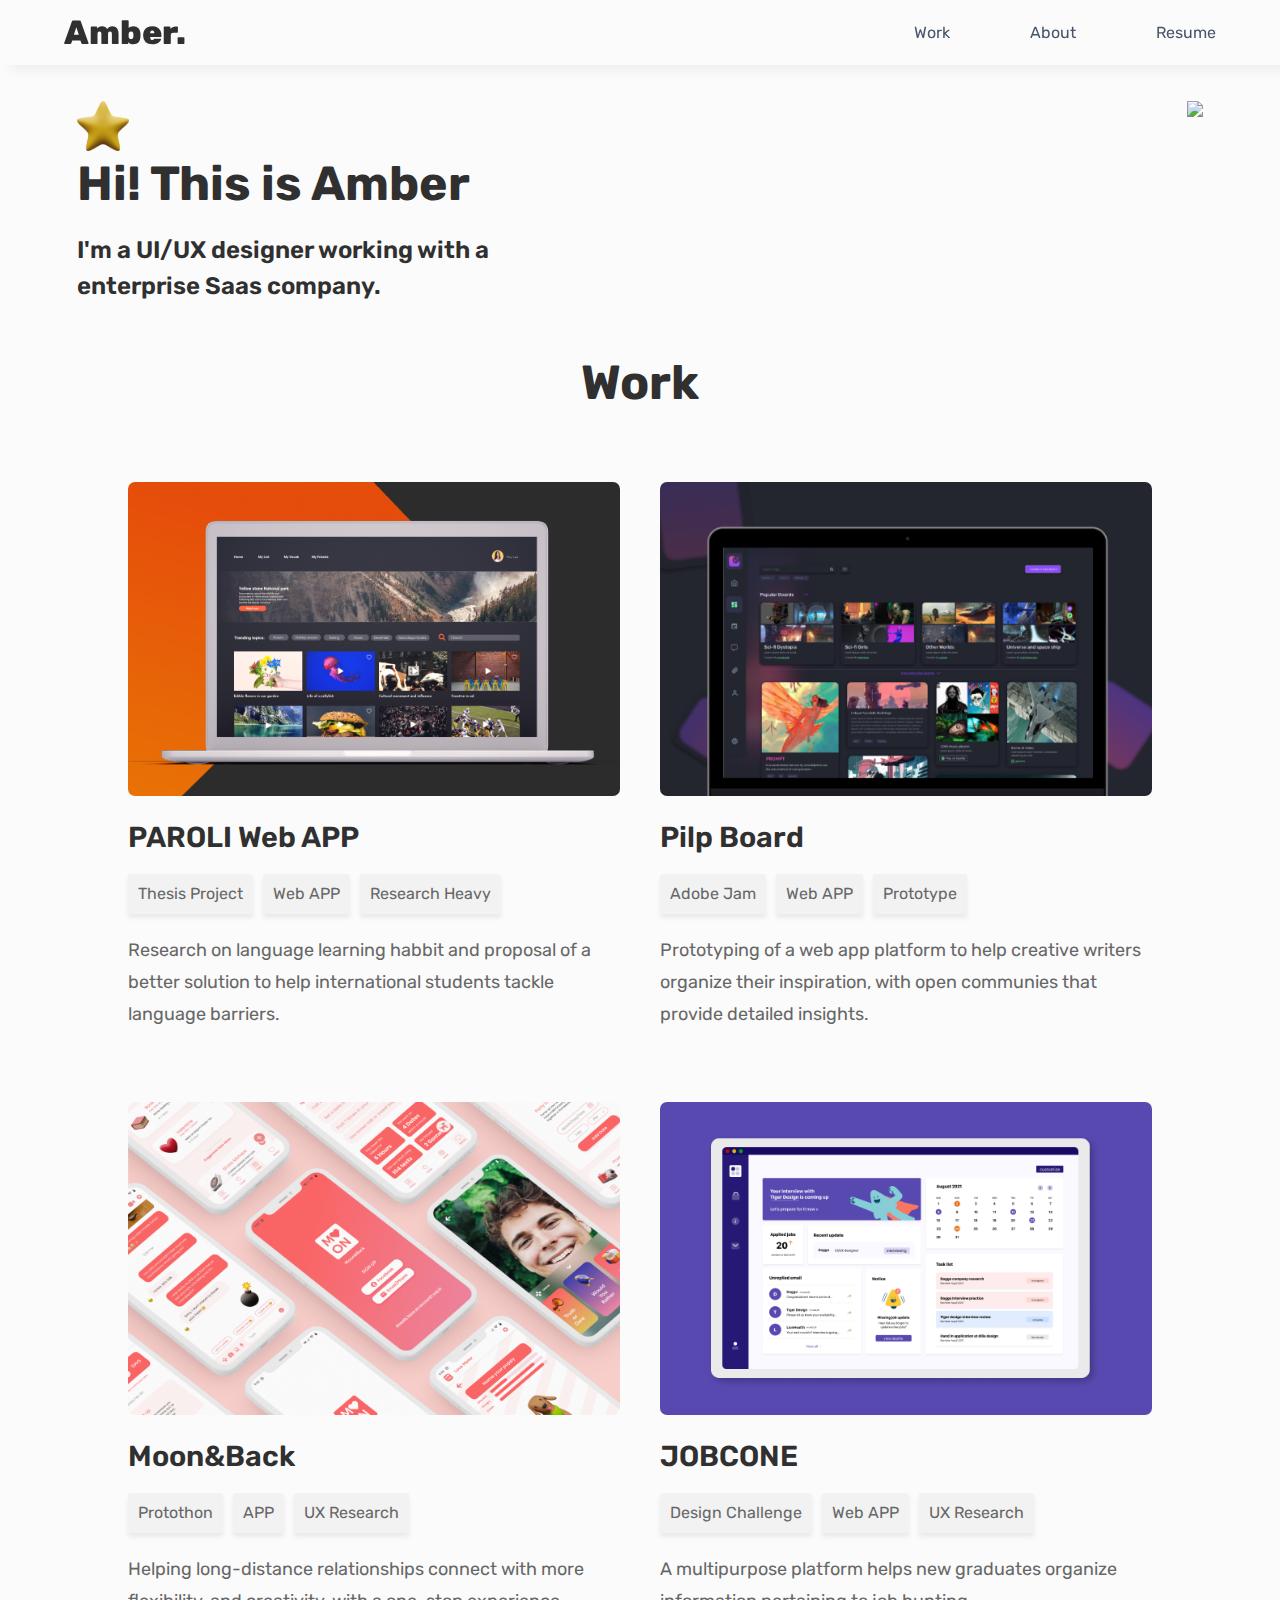
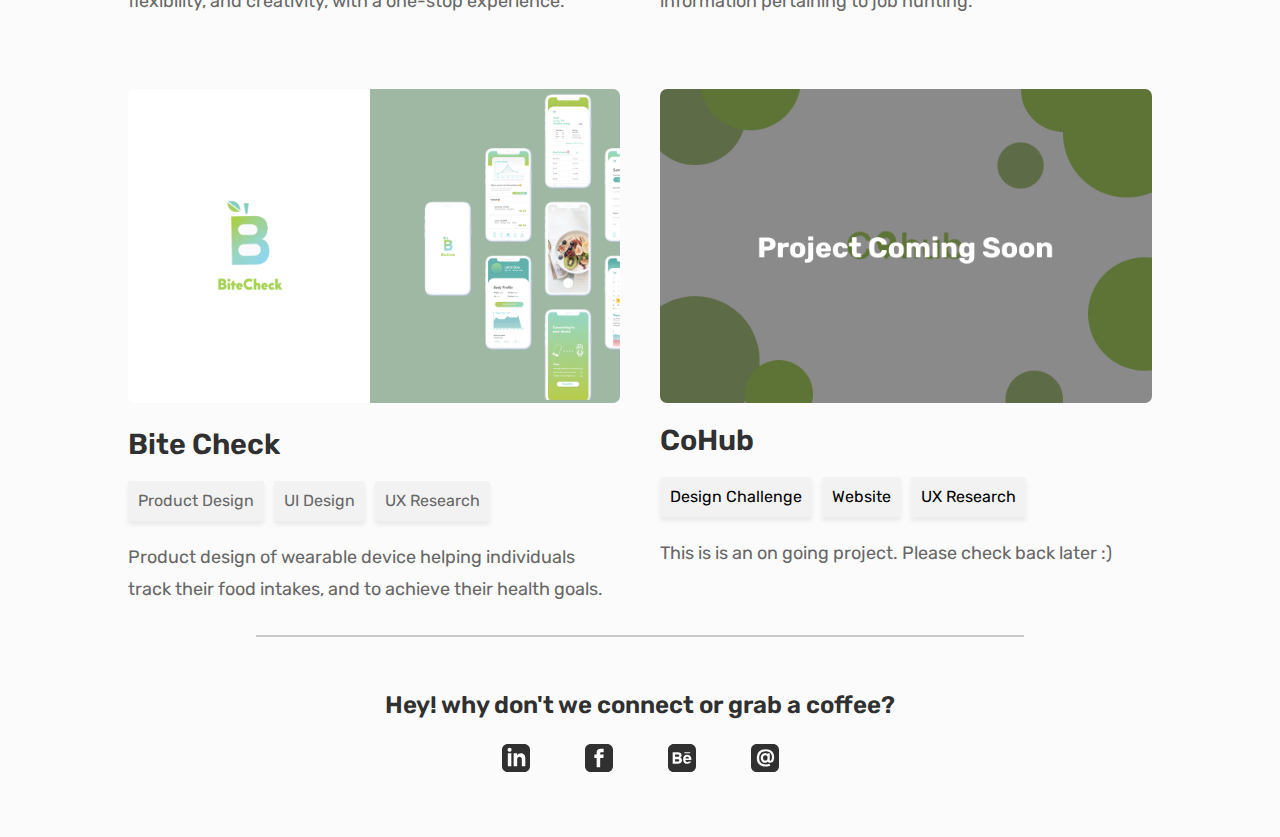
==== commit d4fdd575: "Add files via upload" ====
--- a/index.html
+++ b/index.html
@@ -4,9 +4,10 @@
 <head>
     <title>Fei Huang</title>
 
-    <link rel="icon" type="image/x-icon" href="icontest.ico">
+    <link rel="icon" type="image/x-icon" href="/img/icontest.ico">
 
     <link rel="stylesheet" href="style.css">
+
     <link rel="preconnect" href="https://fonts.googleapis.com">
     <link rel="preconnect" href="https://fonts.gstatic.com" crossorigin>
     <link a href="https://fonts.googleapis.com/css2?family=Rubik:ital,wght@0,400;0,700;1,600&display=swap"
@@ -14,30 +15,39 @@
 </head>
 
 <body>
-    <nav class="nav">
-        <div class="navwrap">
-            <a type="button" href="index.html" class="navitem">
-                <p class="navstyle">Home</p>
-            </a>
-            <a type="button" href="About.html" class="navitem">
-                <p class="navstyle">About</p>
-            </a>
-            <a type="button" href="https://drive.google.com/file/d/19NSHIZpH81OINTR4pSYcd_NxL1m6B2zs/view?usp=sharing"target="_blank" class="navitem">
-                <p class="navstyle">Resume</p>
-            </a>
-        </div>
-    </nav>
-
-
-
-    </div>
+    <header class="header">
+        <nav class="navbar">
+            <a href="#" class="nav-logo">Amber.</a>
+            <ul class="nav-menu">
+                <li class="nav-item">
+                    <a href="#" class="nav-link">Work</a>
+                </li>
+                <li class="nav-item">
+                    <a href="About.html" class="nav-link">About</a>
+                </li>
+                <li class="nav-item">
+                    <a href="https://drive.google.com/file/d/1gybMl0fndb0JY_h7ptdKI_K-isFu9H31/view?usp=sharing" target="_blank" class="nav-link">Resume</a>
+                </li>
+            
+            </ul>
+            <div class="hamburger">
+                <span class="bar"></span>
+                <span class="bar"></span>
+                <span class="bar"></span>
+            </div>
+        </nav>
+    </header>
+
+
+
+
     <div class="MainbannerNew">
         <div class="BannertextM">
             <div class="ministar"><img class="starstyle" src="star.png"> </div>
             <h1>Hi! This is Amber</h1>
             <h2>I'm a UI/UX designer working with a <br> enterprise Saas company.</h2>
         </div>
-        <div class="Homebannerimage"><img class="Bannerpicture" src="bannerpic.png"></div>
+        <div class="Homebannerimage"><img class="Bannerpicture" src="Bannerpic.png"></div>
 
 
 
@@ -198,26 +208,29 @@
 
        
         </div>
+    </div>
+    <div class="footer">
+        <div class="sepline"></div>
+        <div class="footercontent">
+            <div class="footertitle">
+                <h2>Hey! why don't we connect or grab a coffee?</h2>
+            </div>
+            <div class="Social">
+                <a href="https://www.linkedin.com/in/fei-huang-profile/" target="_blank"><img class="socialcon"
+                        src="linkedin.svg"></a>
+                <a href="https://www.facebook.com/huang.fei.108"target="_blank"><img class="socialcon" src="facebook.svg"></a>
+                <a href="https://www.behance.net/feihuang6"target="_blank"><img class="socialcon" src="behance.svg"></a>
+                <a href="mailto:amberhuang.design@gmail.com"><img class="socialcon" src="email.svg"></a>
+            </div>
+        </div>
+    
 </div>
-        <div class="footer">
-                <div class="sepline"></div>
-                <div class="footercontent">
-                    <div class="footertitle">
-                        <h2>Let's connect</h2>
-                    </div>
-                    <div class="Social">
-                        <a href="https://www.linkedin.com/in/fei-huang-profile/" target="_blank"><img class="socialcon"
-                                src="linkedin.svg"></a>
-                        <a href="https://www.facebook.com/huang.fei.108"target="_blank"><img class="socialcon" src="facebook.svg"></a>
-                        <a href="https://www.facebook.com/huang.fei.108"target="_blank"><img class="socialcon" src="behance.svg"></a>
-                    </div>
-                </div>
-            
-        </div>
  
-    
+
+
+
 
   
 </body>
-
+<script src="/main.js"></script>
 </html>
--- a/style.css
+++ b/style.css
@@ -10,11 +10,13 @@
     font-size: 3rem;
     padding: 0;
     margin:0;
+    color: #303030;
 }
 h2{
     font-family: 'Rubik', sans-serif;
     line-height: 1.5em;
     font-weight: 600;
+    color: #303030;
 }
 
 h3{
@@ -23,6 +25,7 @@
     font-size: 1.8rem;
     margin-top: 20px;
     margin-bottom: 20px;
+    color: #303030;
 }
 h4{
     font-family: 'Rubik', sans-serif;
@@ -30,6 +33,7 @@
     font-size: 1.8rem;
     margin-top: 5px;
     margin-bottom: 5px;
+    color: #303030;
 }
 h5{
     font-family: 'Rubik', sans-serif;
@@ -37,11 +41,13 @@
     font-size: 1.3rem;
     margin-top: 5px;
     margin-bottom: 5px;
+    color: #303030;
 }
 h6{
     font-family:  'Rubik', sans-serif;
     font-size: 24px;
     margin: 0;
+    color: #303030;
 }
 
 p{
@@ -49,32 +55,24 @@
     font-size: 18px;
     line-height: 2rem;
     font-family: 'Rubik', sans-serif;
+    color: #676767;
 }
 li{
     margin:0;
     font-size: 18px;
     line-height: 2rem;
     font-family: 'Rubik', sans-serif;
+    color: #676767;
 }
 a{
     text-decoration: none;
-    color: black;
+    color: #676767;
 }
 
 
 /*Home*/
 /*banner sectiion*/
 
-#Mainbanner{
-    height: 850px;
-    width:auto;
-    background-image: url("img/Bannertest1.jpg");
-    background-repeat: no-repeat;
-    background-size:cover;
-    background-position: center;
-    display: flex;
-    justify-content: center;
-}
 
 .MainbannerNew{
     width: auto;
@@ -118,50 +116,69 @@
     margin-top: 5px;
 }
 /*Nav sectiion*/
-.nav{
-    display: flex;
-    height: 55px;
-    list-style-type: none;
-    padding: 0;
+
+.header{
+    border-bottom: 1px solid #E2E8F0;
+}
+
+.navbar {
+    display: flex;
+    align-items: center;
+    
+    justify-content: space-between;
+
+
+    position: fixed;
     width: 100%;
-    position:fixed;
-    display: flex;
-    background-color: white;
-    justify-content: center;
+    background-color: #fbfbfb;
+    box-shadow: 10px 5px 10px #74727218;
+}
+
+.hamburger {
+    display: none;
+}
+
+.bar {
+    display: block;
+    width: 25px;
+    height: 3px;
+    margin: 5px auto;
+    -webkit-transition: all 0.3s ease-in-out;
+    transition: all 0.3s ease-in-out;
+    background-color: #101010;
+
+}
+
+.nav-menu {
+    display: flex;
+    justify-content: space-between;
     align-items: center;
-    box-shadow: 10px 5px 9px #74727228;
- 
-
-    
-}
-.navwrap{
-    display: flex;
-    flex-direction: row;
-    align-items: center;
-    -webkit-box-pack: justify;
-}
-.navitem{
-
-    padding-left: 1rem;
-    padding-right:1rem;
-text-align: inherit;
-   
-}
-.navstyle{
+    margin-right: 5%;
+
+}
+
+.nav-item {
+    margin-left: 5rem;
+}
+
+.nav-link{
+    font-size: 1rem;
+    font-weight: 400;
+    color: #475569;
+}
+
+.nav-link:hover{
+    color: #303030;
+}
+
+.nav-logo {
+    font-size: 2.1rem;
+    font-weight: 800;
+    color: #303030;
     font-family: 'Rubik', sans-serif;
-    position: relative;
-    color:black;
-    font-size: 1rem;
-    cursor: pointer;
-}
-
-
-.navstyle:hover{
-    transform: scale(1.2);
-    transition: 0.2s;
-    text-decoration: underline;
-
-}
+    margin-left: 5%;
+}
+
 /*Work display sectiion*/
 #workT{
     margin-top:30px;
@@ -252,10 +269,10 @@
 
 }
 .sepline{
-    width: auto;
+    width: 60%;
     height: 2px;
-    display: flex;
-    background-color: #A1A1A1;
+    align-self: center;
+    background-color: #c8c8c8;
 }
 .footercontent{
     display: flex;
@@ -291,19 +308,39 @@
     background-color: #FBFBFB;
     height: auto;
     width: auto;
-    padding-left:10%;
-    padding-right: 10%;
-    
-}
+    padding-left:20%;
+    padding-right: 20%;
+    
+}
+.myphoto{
+    width: 100%;
+    border-radius: 8px;
+}
+
+/*TEST PIC
 .aboutpic{
     width:100%;
     height: auto;
-    background-image: url("img/me.png");
+    background-image: url("me.png");
     background-repeat: no-repeat;
     background-position: 0,50px;
-}
-
-
+    border-radius: 8px;
+}
+*/
+.hobbywrapper{
+    margin-top: 140px;
+}
+.hobbymidwarp{
+    margin-top: 70px;
+}
+
+.hobbypic{
+    width: 100%;
+    margin-top: 40px;
+}
+#hobbytwo{
+    margin-top:40px;
+}
 .aboutGtain{
     display: flex;
     padding-top: 120px;
@@ -704,6 +741,8 @@
     display: flex;
     justify-content: center;
     align-items: center;
+}
+.numberP h4{
     color: #ffff;
 }
 
@@ -836,7 +875,7 @@
 .bitesectionimage{
     width: 440px;
     height: 500px;
-    background-image: url("img/sidepic.png");
+    background-image: url("sidepic.png");
     background-repeat: no-repeat;
     background-size: cover;
 }
@@ -945,10 +984,54 @@
 
 
 
-
-
-
-
+/*Nav responsive*/
+
+@media only screen and (max-width: 768px) {
+    .navbar{
+        height: 4rem;
+    }
+    .nav-menu {
+        position: fixed;
+        left: -100%;
+        top: 2.5rem;
+        flex-direction: column;
+        background-color: #fff;
+        width: 100%;
+        border-radius: 10px;
+        text-align: center;
+        transition: 0.3s;
+        box-shadow:
+            0 10px 27px rgba(0, 0, 0, 0.05);
+    }
+
+    .nav-menu.active {
+        left: 0;
+    }
+
+    .nav-item {
+        margin: 2.5rem 0;
+    }
+
+    .hamburger {
+        display: block;
+        cursor: pointer;
+        margin-right: 5%;
+    }
+
+    .hamburger.active .bar:nth-child(2) {
+        opacity: 0;
+    }
+
+    .hamburger.active .bar:nth-child(1) {
+        -webkit-transform: translateY(8px) rotate(45deg);
+        transform: translateY(8px) rotate(45deg);
+    }
+
+    .hamburger.active .bar:nth-child(3) {
+        -webkit-transform: translateY(-8px) rotate(-45deg);
+        transform: translateY(-8px) rotate(-45deg);
+    }
+}
 
 
 
@@ -957,6 +1040,13 @@
 
 .panelnav{
     display: none;
+}
+
+.Acontainer{
+
+    padding-left:10%;
+    padding-right: 10%;
+    
 }
 }
 
@@ -991,6 +1081,29 @@
     .Bannerpicture{
         width: 50%;
         height: auto;
+    }
+    /*about*/
+    .aboutGtain{
+        display: block;
+  
+    
+    }
+    .Abouttext{
+        max-width: 100%;
+        margin-left: 0;
+    }
+    .myphoto{
+        width: 50%;
+        border-radius: 8px;
+    }
+    .Acontainer{
+
+        padding-left:10%;
+        padding-right: 10%;
+        
+    }
+    .Abouttext{
+        margin-top: 40px;
     }
 
 
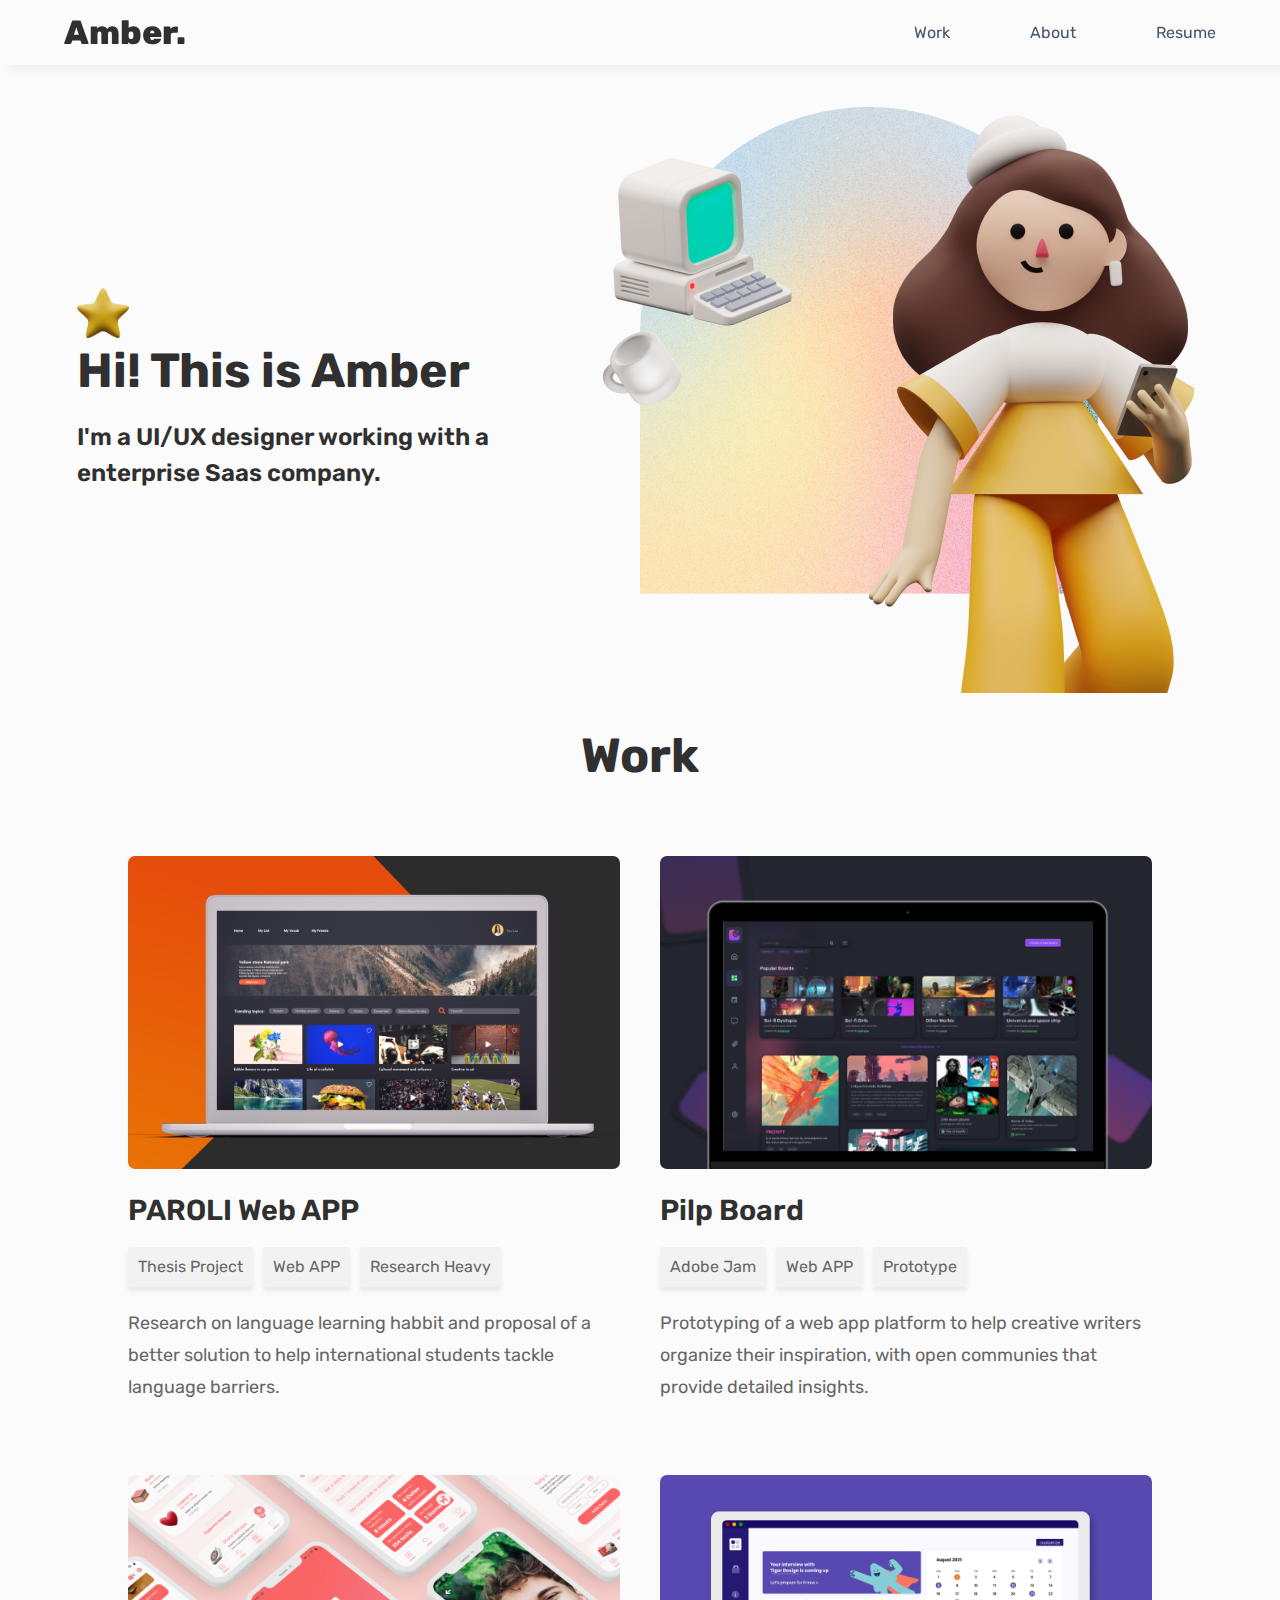
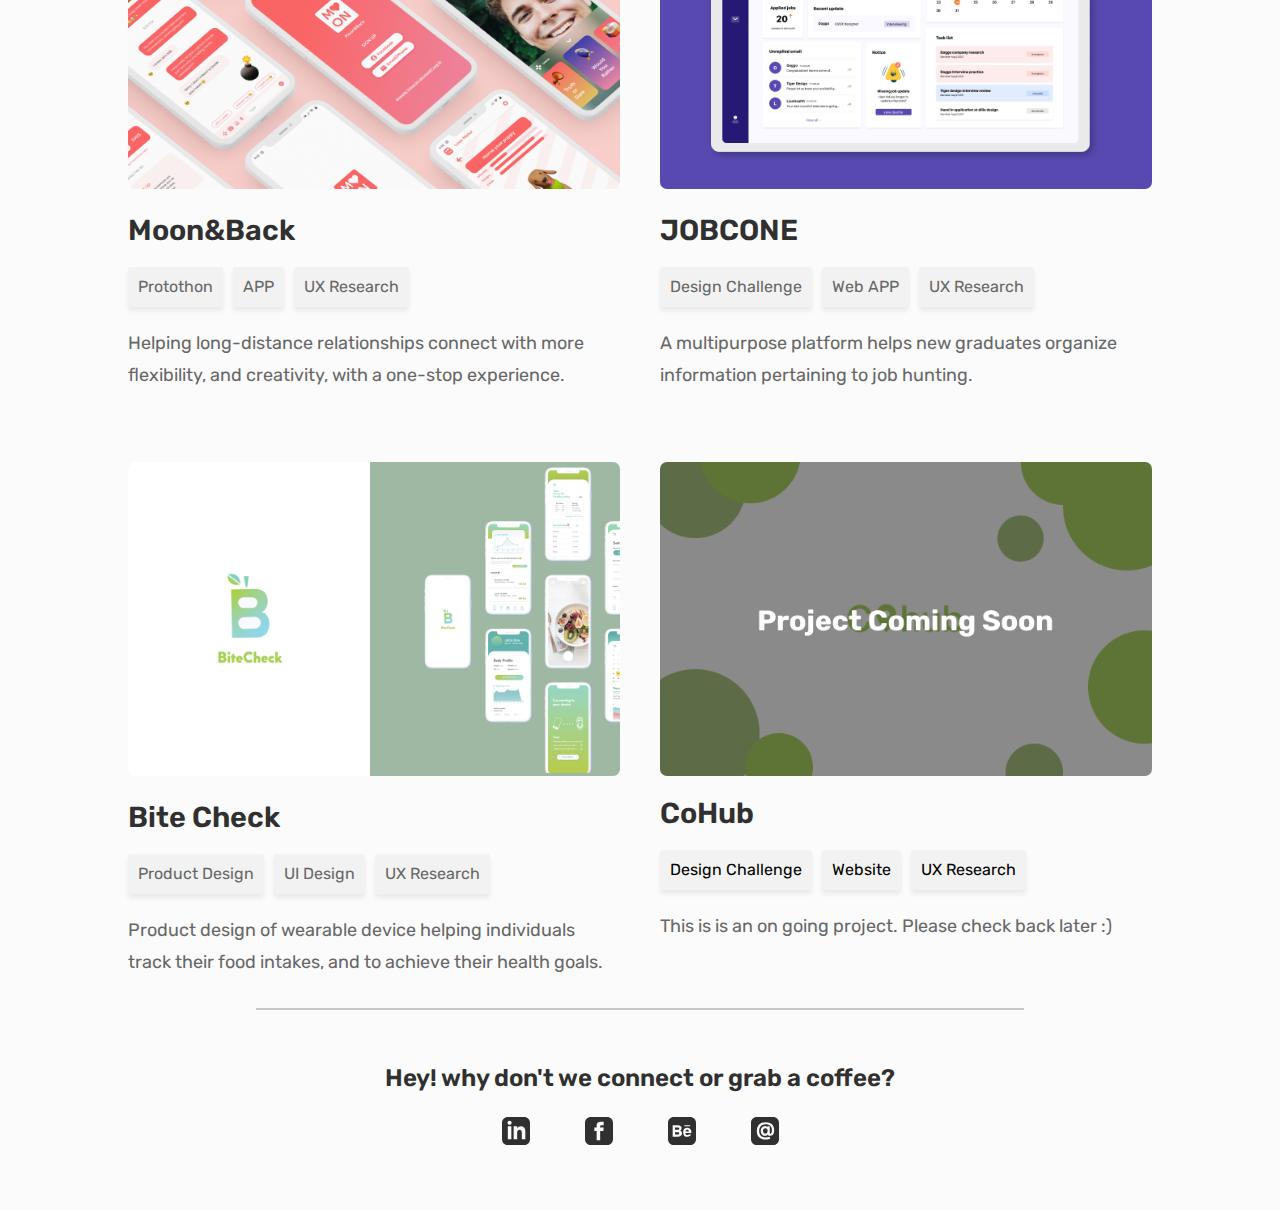
==== commit 7bb52d8e: "Update index.html" ====
--- a/index.html
+++ b/index.html
@@ -47,7 +47,7 @@
             <h1>Hi! This is Amber</h1>
             <h2>I'm a UI/UX designer working with a <br> enterprise Saas company.</h2>
         </div>
-        <div class="Homebannerimage"><img class="Bannerpicture" src="Bannerpic.png"></div>
+        <div class="Homebannerimage"><img class="Bannerpicture" src="bannerpic.png"></div>
 
 
 
